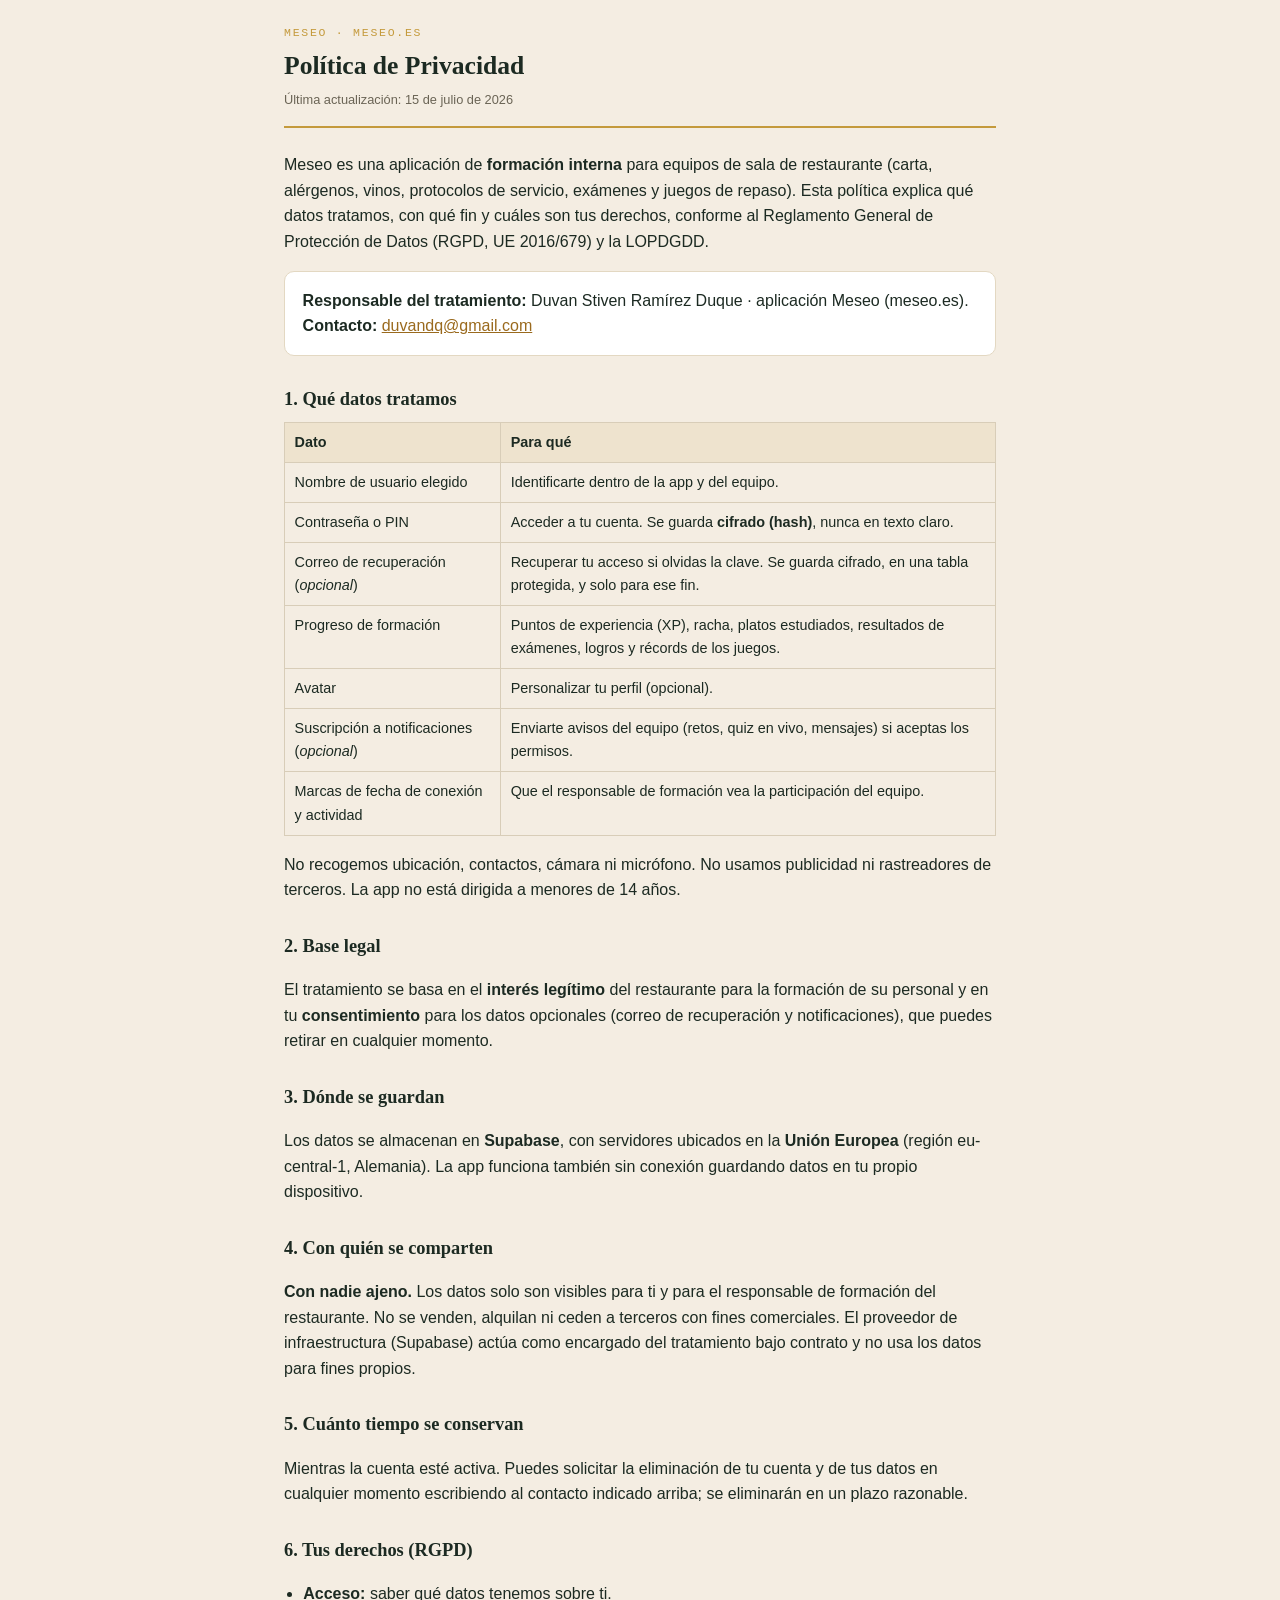
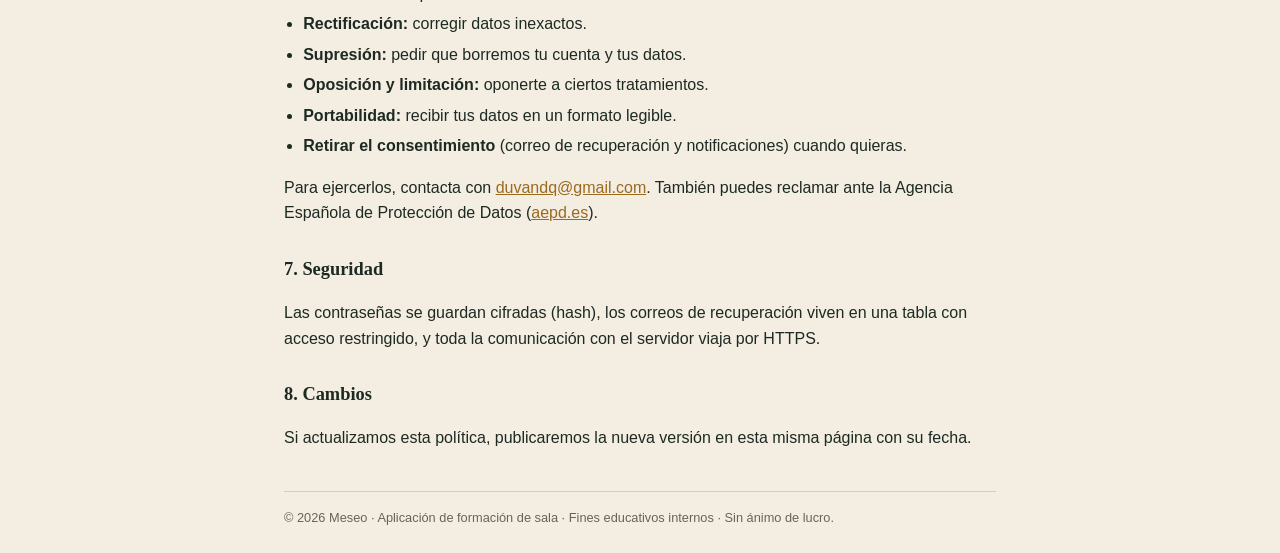
==== privacidad.html @ e07c0a97 "Play Store: prepara la PWA para publicar como TWA (icono 512, privacidad, assetlinks) (#304) Petició" ====
<!doctype html>
<html lang="es">
<head>
<meta charset="utf-8">
<meta name="viewport" content="width=device-width, initial-scale=1">
<title>Política de Privacidad · Meseo</title>
<meta name="robots" content="index,follow">
<style>
  :root{ --ink:#1c2a22; --gold:#c49a3c; --paper:#f4ede2; }
  *{box-sizing:border-box}
  body{margin:0;background:var(--paper);color:var(--ink);
    font-family:-apple-system,BlinkMacSystemFont,"Segoe UI",Roboto,Helvetica,Arial,sans-serif;
    line-height:1.6;padding:1.5rem;max-width:760px;margin:0 auto}
  header{border-bottom:2px solid var(--gold);padding-bottom:1rem;margin-bottom:1.5rem}
  h1{font-family:Georgia,serif;font-size:1.6rem;margin:.2rem 0}
  .eyebrow{font-family:monospace;font-size:.72rem;letter-spacing:.15em;text-transform:uppercase;color:var(--gold)}
  .updated{font-size:.8rem;color:#6a6455}
  h2{font-family:Georgia,serif;font-size:1.15rem;margin:1.8rem 0 .5rem;color:var(--ink)}
  a{color:#9a6a1e}
  ul{padding-left:1.2rem}
  li{margin:.3rem 0}
  table{border-collapse:collapse;width:100%;font-size:.9rem;margin:.5rem 0}
  th,td{border:1px solid #d8cdb8;padding:.5rem .6rem;text-align:left;vertical-align:top}
  th{background:rgba(196,154,60,.12)}
  footer{margin-top:2.5rem;padding-top:1rem;border-top:1px solid #d8cdb8;font-size:.8rem;color:#6a6455}
  .box{background:#fff;border:1px solid #e3d8c2;border-radius:10px;padding:1rem 1.1rem;margin:1rem 0}
</style>
</head>
<body>
<header>
  <div class="eyebrow">Meseo · meseo.es</div>
  <h1>Política de Privacidad</h1>
  <div class="updated">Última actualización: 15 de julio de 2026</div>
</header>

<p>Meseo es una aplicación de <strong>formación interna</strong> para equipos de sala de restaurante
(carta, alérgenos, vinos, protocolos de servicio, exámenes y juegos de repaso). Esta política explica
qué datos tratamos, con qué fin y cuáles son tus derechos, conforme al Reglamento General de Protección
de Datos (RGPD, UE 2016/679) y la LOPDGDD.</p>

<div class="box">
  <strong>Responsable del tratamiento:</strong> Duvan Stiven Ramírez Duque · aplicación Meseo (meseo.es).<br>
  <strong>Contacto:</strong> <a href="mailto:duvandq@gmail.com">duvandq@gmail.com</a>
</div>

<h2>1. Qué datos tratamos</h2>
<table>
  <tr><th>Dato</th><th>Para qué</th></tr>
  <tr><td>Nombre de usuario elegido</td><td>Identificarte dentro de la app y del equipo.</td></tr>
  <tr><td>Contraseña o PIN</td><td>Acceder a tu cuenta. Se guarda <strong>cifrado (hash)</strong>, nunca en texto claro.</td></tr>
  <tr><td>Correo de recuperación (<em>opcional</em>)</td><td>Recuperar tu acceso si olvidas la clave. Se guarda cifrado, en una tabla protegida, y solo para ese fin.</td></tr>
  <tr><td>Progreso de formación</td><td>Puntos de experiencia (XP), racha, platos estudiados, resultados de exámenes, logros y récords de los juegos.</td></tr>
  <tr><td>Avatar</td><td>Personalizar tu perfil (opcional).</td></tr>
  <tr><td>Suscripción a notificaciones (<em>opcional</em>)</td><td>Enviarte avisos del equipo (retos, quiz en vivo, mensajes) si aceptas los permisos.</td></tr>
  <tr><td>Marcas de fecha de conexión y actividad</td><td>Que el responsable de formación vea la participación del equipo.</td></tr>
</table>
<p>No recogemos ubicación, contactos, cámara ni micrófono. No usamos publicidad ni rastreadores de terceros.
La app no está dirigida a menores de 14 años.</p>

<h2>2. Base legal</h2>
<p>El tratamiento se basa en el <strong>interés legítimo</strong> del restaurante para la formación de su
personal y en tu <strong>consentimiento</strong> para los datos opcionales (correo de recuperación y
notificaciones), que puedes retirar en cualquier momento.</p>

<h2>3. Dónde se guardan</h2>
<p>Los datos se almacenan en <strong>Supabase</strong>, con servidores ubicados en la <strong>Unión Europea</strong>
(región eu-central-1, Alemania). La app funciona también sin conexión guardando datos en tu propio dispositivo.</p>

<h2>4. Con quién se comparten</h2>
<p><strong>Con nadie ajeno.</strong> Los datos solo son visibles para ti y para el responsable de formación del
restaurante. No se venden, alquilan ni ceden a terceros con fines comerciales. El proveedor de infraestructura
(Supabase) actúa como encargado del tratamiento bajo contrato y no usa los datos para fines propios.</p>

<h2>5. Cuánto tiempo se conservan</h2>
<p>Mientras la cuenta esté activa. Puedes solicitar la eliminación de tu cuenta y de tus datos en cualquier momento
escribiendo al contacto indicado arriba; se eliminarán en un plazo razonable.</p>

<h2>6. Tus derechos (RGPD)</h2>
<ul>
  <li><strong>Acceso:</strong> saber qué datos tenemos sobre ti.</li>
  <li><strong>Rectificación:</strong> corregir datos inexactos.</li>
  <li><strong>Supresión:</strong> pedir que borremos tu cuenta y tus datos.</li>
  <li><strong>Oposición y limitación:</strong> oponerte a ciertos tratamientos.</li>
  <li><strong>Portabilidad:</strong> recibir tus datos en un formato legible.</li>
  <li><strong>Retirar el consentimiento</strong> (correo de recuperación y notificaciones) cuando quieras.</li>
</ul>
<p>Para ejercerlos, contacta con <a href="mailto:duvandq@gmail.com">duvandq@gmail.com</a>. También puedes reclamar
ante la Agencia Española de Protección de Datos (<a href="https://www.aepd.es" rel="noopener">aepd.es</a>).</p>

<h2>7. Seguridad</h2>
<p>Las contraseñas se guardan cifradas (hash), los correos de recuperación viven en una tabla con acceso
restringido, y toda la comunicación con el servidor viaja por HTTPS.</p>

<h2>8. Cambios</h2>
<p>Si actualizamos esta política, publicaremos la nueva versión en esta misma página con su fecha.</p>

<footer>
  © 2026 Meseo · Aplicación de formación de sala · Fines educativos internos · Sin ánimo de lucro.
</footer>
</body>
</html>
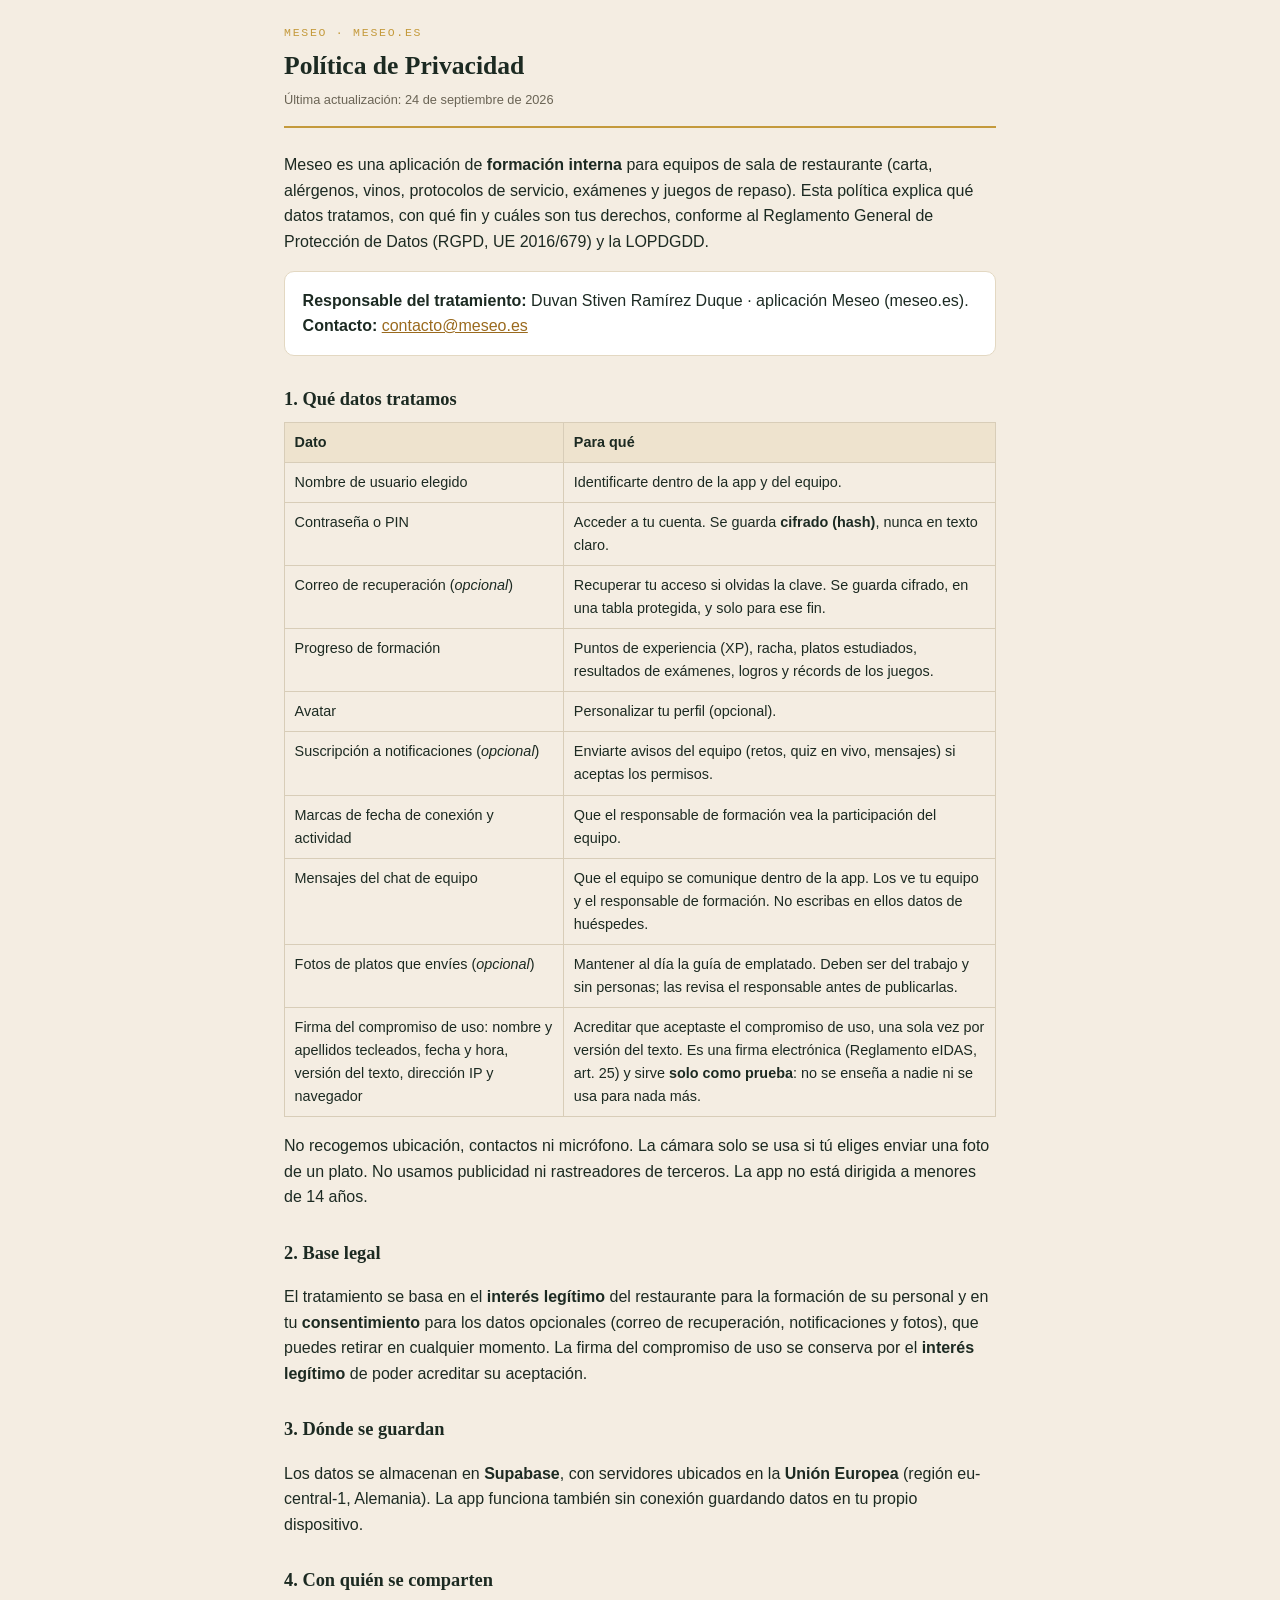
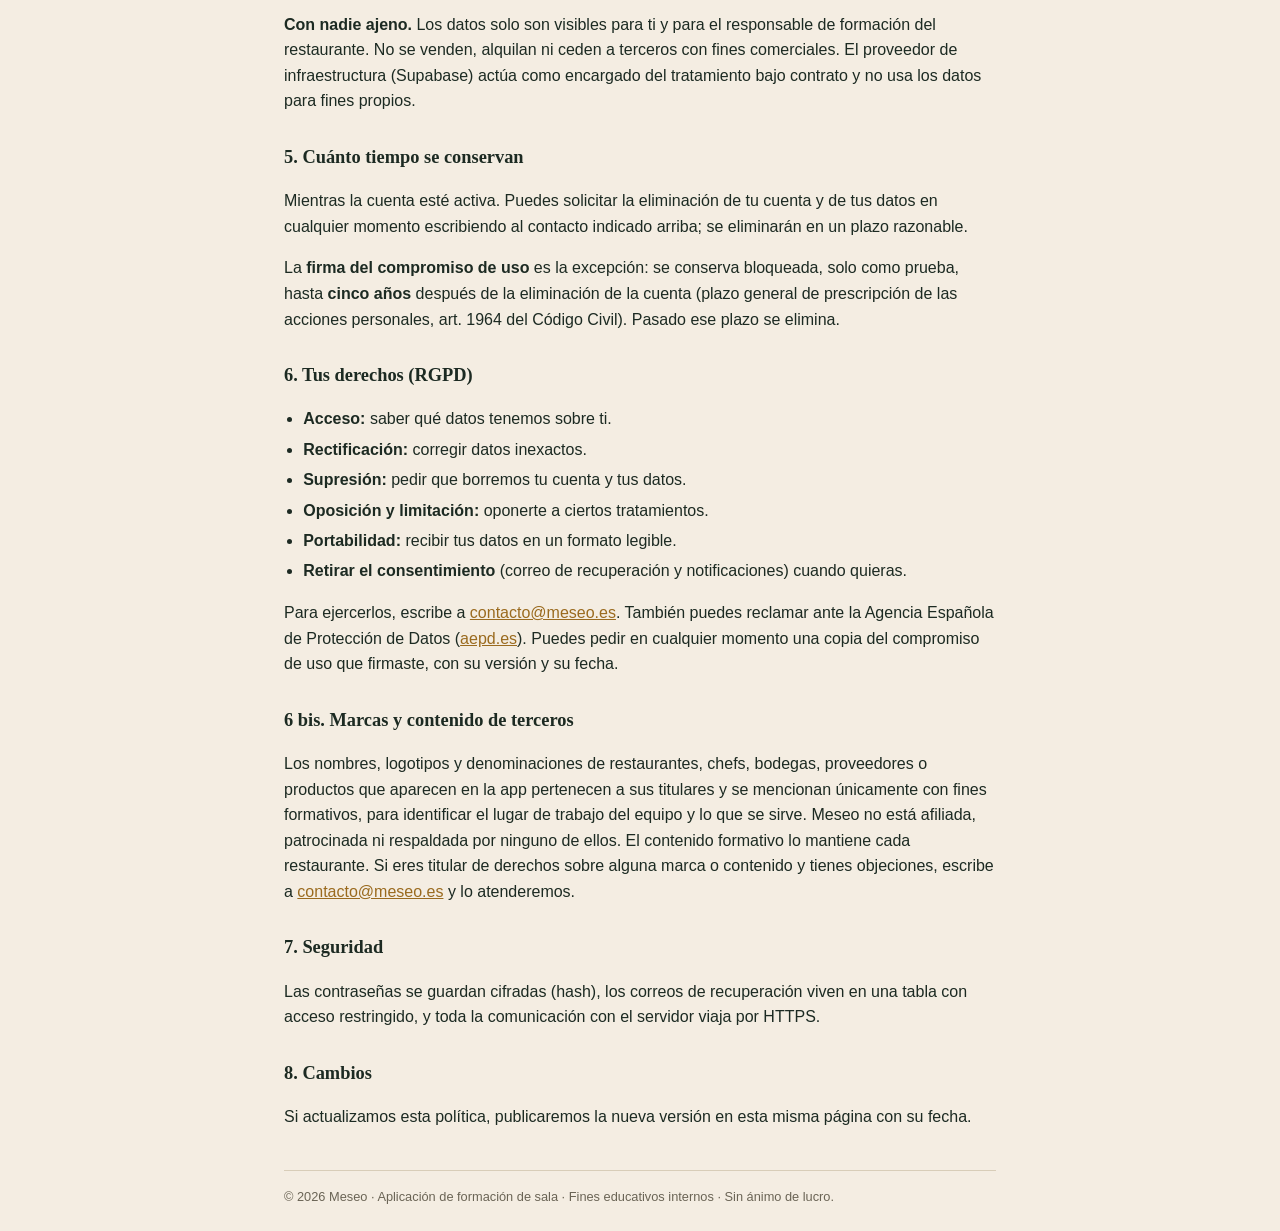
==== commit 892edf7d: "Compromiso de uso · se enciende, se amplía y se enseña antes de entrar El mecanismo de firma ya exis" ====
--- a/privacidad.html
+++ b/privacidad.html
@@ -30,7 +30,7 @@
 <header>
   <div class="eyebrow">Meseo · meseo.es</div>
   <h1>Política de Privacidad</h1>
-  <div class="updated">Última actualización: 15 de julio de 2026</div>
+  <div class="updated">Última actualización: 24 de septiembre de 2026</div>
 </header>
 
 <p>Meseo es una aplicación de <strong>formación interna</strong> para equipos de sala de restaurante
@@ -40,7 +40,7 @@
 
 <div class="box">
   <strong>Responsable del tratamiento:</strong> Duvan Stiven Ramírez Duque · aplicación Meseo (meseo.es).<br>
-  <strong>Contacto:</strong> <a href="mailto:duvandq@gmail.com">duvandq@gmail.com</a>
+  <strong>Contacto:</strong> <a href="mailto:contacto@meseo.es">contacto@meseo.es</a>
 </div>
 
 <h2>1. Qué datos tratamos</h2>
@@ -53,14 +53,18 @@
   <tr><td>Avatar</td><td>Personalizar tu perfil (opcional).</td></tr>
   <tr><td>Suscripción a notificaciones (<em>opcional</em>)</td><td>Enviarte avisos del equipo (retos, quiz en vivo, mensajes) si aceptas los permisos.</td></tr>
   <tr><td>Marcas de fecha de conexión y actividad</td><td>Que el responsable de formación vea la participación del equipo.</td></tr>
+  <tr><td>Mensajes del chat de equipo</td><td>Que el equipo se comunique dentro de la app. Los ve tu equipo y el responsable de formación. No escribas en ellos datos de huéspedes.</td></tr>
+  <tr><td>Fotos de platos que envíes (<em>opcional</em>)</td><td>Mantener al día la guía de emplatado. Deben ser del trabajo y sin personas; las revisa el responsable antes de publicarlas.</td></tr>
+  <tr><td>Firma del compromiso de uso: nombre y apellidos tecleados, fecha y hora, versión del texto, dirección IP y navegador</td><td>Acreditar que aceptaste el compromiso de uso, una sola vez por versión del texto. Es una firma electrónica (Reglamento eIDAS, art. 25) y sirve <strong>solo como prueba</strong>: no se enseña a nadie ni se usa para nada más.</td></tr>
 </table>
-<p>No recogemos ubicación, contactos, cámara ni micrófono. No usamos publicidad ni rastreadores de terceros.
-La app no está dirigida a menores de 14 años.</p>
+<p>No recogemos ubicación, contactos ni micrófono. La cámara solo se usa si tú eliges enviar una foto de un plato.
+No usamos publicidad ni rastreadores de terceros. La app no está dirigida a menores de 14 años.</p>
 
 <h2>2. Base legal</h2>
 <p>El tratamiento se basa en el <strong>interés legítimo</strong> del restaurante para la formación de su
-personal y en tu <strong>consentimiento</strong> para los datos opcionales (correo de recuperación y
-notificaciones), que puedes retirar en cualquier momento.</p>
+personal y en tu <strong>consentimiento</strong> para los datos opcionales (correo de recuperación,
+notificaciones y fotos), que puedes retirar en cualquier momento. La firma del compromiso de uso se
+conserva por el <strong>interés legítimo</strong> de poder acreditar su aceptación.</p>
 
 <h2>3. Dónde se guardan</h2>
 <p>Los datos se almacenan en <strong>Supabase</strong>, con servidores ubicados en la <strong>Unión Europea</strong>
@@ -74,6 +78,9 @@
 <h2>5. Cuánto tiempo se conservan</h2>
 <p>Mientras la cuenta esté activa. Puedes solicitar la eliminación de tu cuenta y de tus datos en cualquier momento
 escribiendo al contacto indicado arriba; se eliminarán en un plazo razonable.</p>
+<p>La <strong>firma del compromiso de uso</strong> es la excepción: se conserva bloqueada, solo como prueba, hasta
+<strong>cinco años</strong> después de la eliminación de la cuenta (plazo general de prescripción de las acciones
+personales, art. 1964 del Código Civil). Pasado ese plazo se elimina.</p>
 
 <h2>6. Tus derechos (RGPD)</h2>
 <ul>
@@ -84,8 +91,16 @@
   <li><strong>Portabilidad:</strong> recibir tus datos en un formato legible.</li>
   <li><strong>Retirar el consentimiento</strong> (correo de recuperación y notificaciones) cuando quieras.</li>
 </ul>
-<p>Para ejercerlos, contacta con <a href="mailto:duvandq@gmail.com">duvandq@gmail.com</a>. También puedes reclamar
-ante la Agencia Española de Protección de Datos (<a href="https://www.aepd.es" rel="noopener">aepd.es</a>).</p>
+<p>Para ejercerlos, escribe a <a href="mailto:contacto@meseo.es">contacto@meseo.es</a>. También puedes reclamar
+ante la Agencia Española de Protección de Datos (<a href="https://www.aepd.es" rel="noopener">aepd.es</a>).
+Puedes pedir en cualquier momento una copia del compromiso de uso que firmaste, con su versión y su fecha.</p>
+
+<h2>6 bis. Marcas y contenido de terceros</h2>
+<p>Los nombres, logotipos y denominaciones de restaurantes, chefs, bodegas, proveedores o productos que aparecen
+en la app pertenecen a sus titulares y se mencionan únicamente con fines formativos, para identificar el lugar de
+trabajo del equipo y lo que se sirve. Meseo no está afiliada, patrocinada ni respaldada por ninguno de ellos.
+El contenido formativo lo mantiene cada restaurante. Si eres titular de derechos sobre alguna marca o contenido
+y tienes objeciones, escribe a <a href="mailto:contacto@meseo.es">contacto@meseo.es</a> y lo atenderemos.</p>
 
 <h2>7. Seguridad</h2>
 <p>Las contraseñas se guardan cifradas (hash), los correos de recuperación viven en una tabla con acceso
